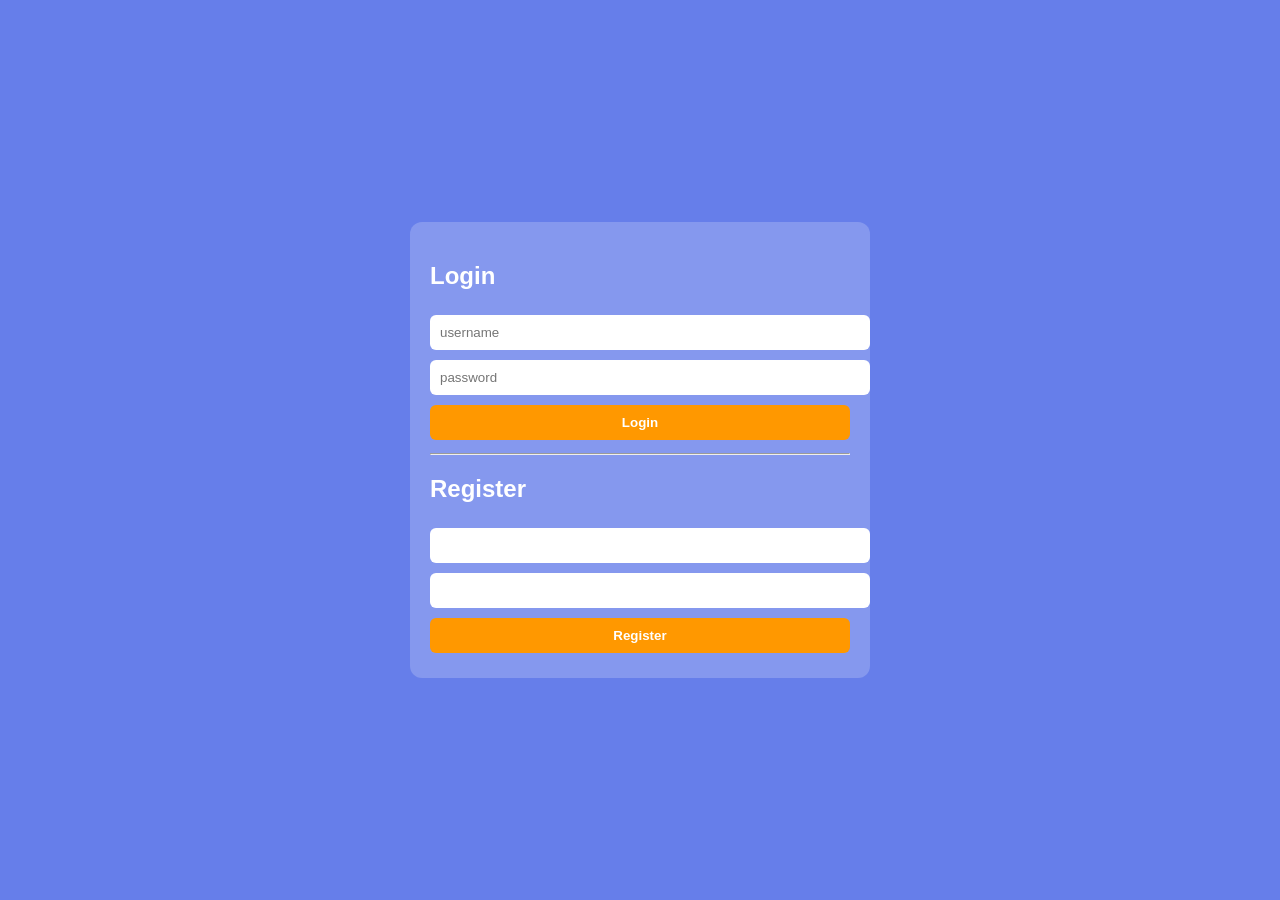
==== frontend/index.html @ 70e3396c "Update index.html" ====
<!DOCTYPE html>
<html>
<head>
<link rel="stylesheet" href="/frontend/style.css">
</head>
<body>
<div class="box">
<h2>Login</h2>

<input id="lu" placeholder="username">
<input id="lp" type="password" placeholder="password">

<button onclick="login()">Login</button>

<hr>

<h2>Register</h2>

<input id="ru">
<input id="rp" type="password">

<button onclick="register()">Register</button>

<script>

function register(){

const ru=document.getElementById("ru")
const rp=document.getElementById("rp")

const strong=/^(?=.*[a-z])(?=.*[A-Z])(?=.*\d)(?=.*[@$!%*?&]).{8,}$/

if(!strong.test(rp.value)){
alert("Weak password")
return
}

let f=new FormData()

f.append("username",ru.value)
f.append("password",rp.value)

fetch("/register",{method:"POST",body:f})
.then(r=>r.json())
.then(d=>alert(d.message||d.error))

}

function login(){

const lu=document.getElementById("lu")
const lp=document.getElementById("lp")

let f=new FormData()

f.append("username",lu.value)
f.append("password",lp.value)

fetch("/login",{method:"POST",body:f})
.then(r=>r.json())
.then(d=>{

if(d.error){
alert(d.error)
return
}

localStorage.setItem("user",lu.value)
localStorage.setItem("token",d.token)

window.location="/dashboard"

})

}

</script>
</body>
</html>
---- frontend/style.css ----
body{
margin:0;height:100vh;display:flex;
justify-content:center;align-items:center;
background:#667eea;font-family:Arial;color:white}
.box{
width:420px;padding:20px;
background:rgba(255,255,255,.2);
border-radius:12px}
input,select,button{
width:100%;padding:10px;margin:5px 0;
border-radius:6px;border:none}
button{background:#ff9800;color:white;font-weight:bold}
#list{
max-height:180px;overflow-y:auto}
#list div{
background:rgba(0,0,0,.25);
padding:8px;margin:5px 0;
display:flex;justify-content:space-between}
#chat{
max-height:180px;overflow:auto;
background:rgba(0,0,0,.3);
padding:8px;border-radius:6px}
#replyBox{
  background:rgba(0,0,0,.35);
  padding:6px;
  border-left:4px solid #ff9800;
  margin-bottom:6px;
  border-radius:6px;
  position:relative;
}
#replyBox small{
  color:#ffcc80;
  font-size:12px;
}
#replyText{
  font-size:14px;
  margin-top:2px;
}
#replyBox button{
  position:absolute;
  right:6px;
  top:6px;
  background:none;
  color:white;
  font-size:14px;
}
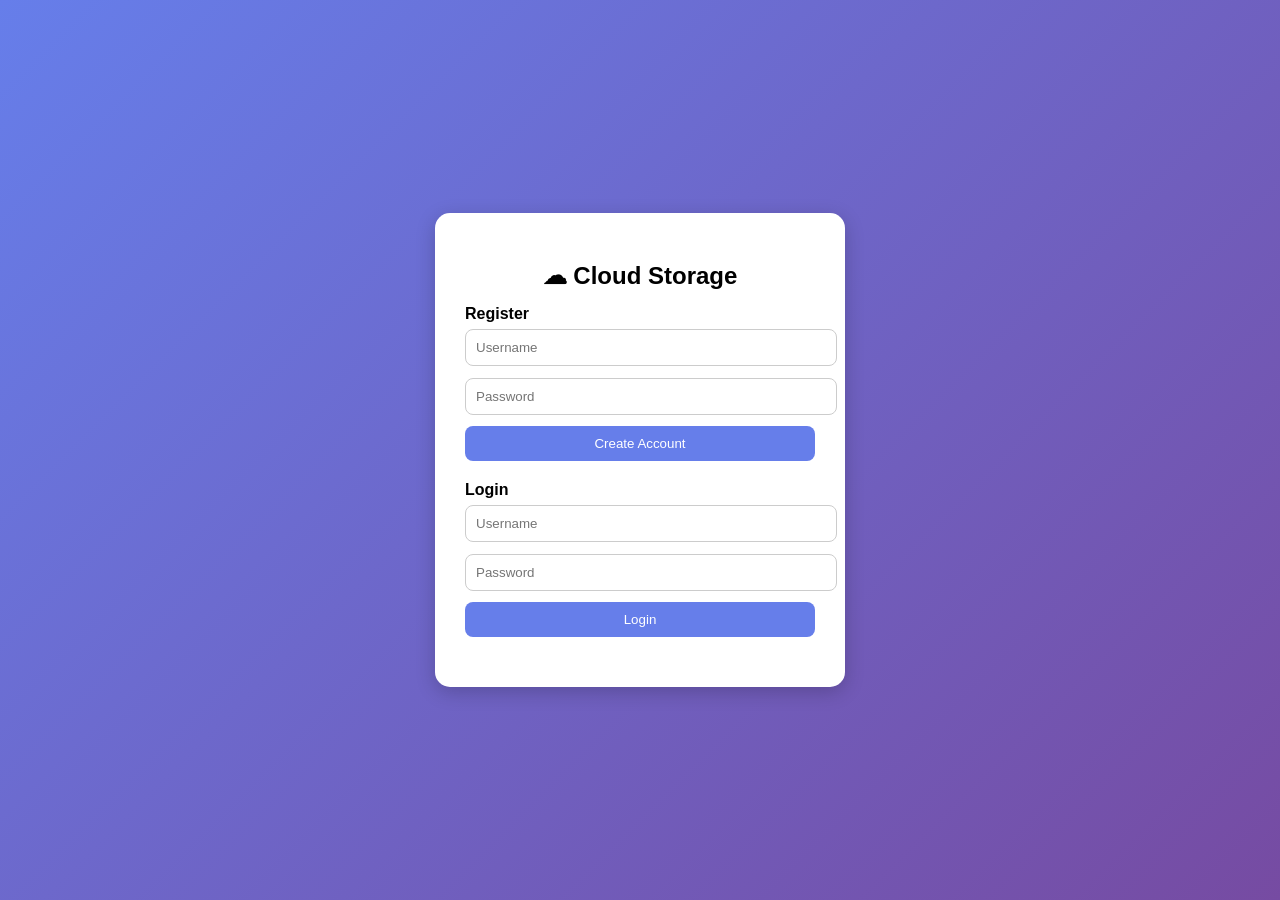
==== commit 416cdf39: "Update index.html" ====
--- a/frontend/index.html
+++ b/frontend/index.html
@@ -1,80 +1,150 @@
 <!DOCTYPE html>
 <html>
 <head>
-<link rel="stylesheet" href="/frontend/style.css">
+<title>Cloud Storage</title>
+
+<style>
+
+body{
+margin:0;
+font-family:Arial;
+background:linear-gradient(135deg,#667eea,#764ba2);
+height:100vh;
+display:flex;
+justify-content:center;
+align-items:center;
+}
+
+/* MAIN BOX */
+.container{
+background:white;
+padding:30px;
+border-radius:15px;
+width:350px;
+box-shadow:0 5px 20px rgba(0,0,0,0.2);
+}
+
+/* TITLE */
+h2{
+text-align:center;
+margin-bottom:15px;
+}
+
+/* SECTION */
+.section{
+margin-bottom:20px;
+}
+
+/* INPUT */
+input{
+width:100%;
+padding:10px;
+margin:6px 0;
+border-radius:8px;
+border:1px solid #ccc;
+outline:none;
+}
+
+/* BUTTON */
+button{
+width:100%;
+padding:10px;
+background:#667eea;
+color:white;
+border:none;
+border-radius:8px;
+cursor:pointer;
+margin-top:5px;
+}
+
+button:hover{
+background:#5a67d8;
+}
+
+/* LABEL */
+.label{
+font-weight:bold;
+margin-top:10px;
+}
+
+</style>
 </head>
+
 <body>
-<div class="box">
-<h2>Login</h2>
 
-<input id="lu" placeholder="username">
-<input id="lp" type="password" placeholder="password">
+<div class="container">
+
+<h2>☁ Cloud Storage</h2>
+
+<!-- REGISTER FIRST -->
+<div class="section">
+
+<div class="label">Register</div>
+
+<input id="ruser" placeholder="Username">
+<input id="rpass" type="password" placeholder="Password">
+
+<button onclick="register()">Create Account</button>
+
+</div>
+
+<!-- LOGIN SECOND -->
+<div class="section">
+
+<div class="label">Login</div>
+
+<input id="luser" placeholder="Username">
+<input id="lpass" type="password" placeholder="Password">
 
 <button onclick="login()">Login</button>
 
-<hr>
+</div>
 
-<h2>Register</h2>
-
-<input id="ru">
-<input id="rp" type="password">
-
-<button onclick="register()">Register</button>
+</div>
 
 <script>
 
-function register(){
+function login(){
 
-const ru=document.getElementById("ru")
-const rp=document.getElementById("rp")
-
-const strong=/^(?=.*[a-z])(?=.*[A-Z])(?=.*\d)(?=.*[@$!%*?&]).{8,}$/
-
-if(!strong.test(rp.value)){
-alert("Weak password")
-return
-}
+let u=document.getElementById("luser").value
+let p=document.getElementById("lpass").value
 
 let f=new FormData()
-
-f.append("username",ru.value)
-f.append("password",rp.value)
-
-fetch("/register",{method:"POST",body:f})
-.then(r=>r.json())
-.then(d=>alert(d.message||d.error))
-
-}
-
-function login(){
-
-const lu=document.getElementById("lu")
-const lp=document.getElementById("lp")
-
-let f=new FormData()
-
-f.append("username",lu.value)
-f.append("password",lp.value)
+f.append("username",u)
+f.append("password",p)
 
 fetch("/login",{method:"POST",body:f})
 .then(r=>r.json())
 .then(d=>{
+if(d.token){
+localStorage.setItem("user",u)
+localStorage.setItem("token",d.token)
+window.location="/dashboard"
+}else{
+alert(d.error)
+}
+})
 
-if(d.error){
-alert(d.error)
-return
 }
 
-localStorage.setItem("user",lu.value)
-localStorage.setItem("token",d.token)
+function register(){
 
-window.location="/dashboard"
+let u=document.getElementById("ruser").value
+let p=document.getElementById("rpass").value
 
+let f=new FormData()
+f.append("username",u)
+f.append("password",p)
+
+fetch("/register",{method:"POST",body:f})
+.then(r=>r.json())
+.then(d=>{
+alert(d.message || d.error)
 })
 
 }
 
 </script>
+
 </body>
 </html>
-
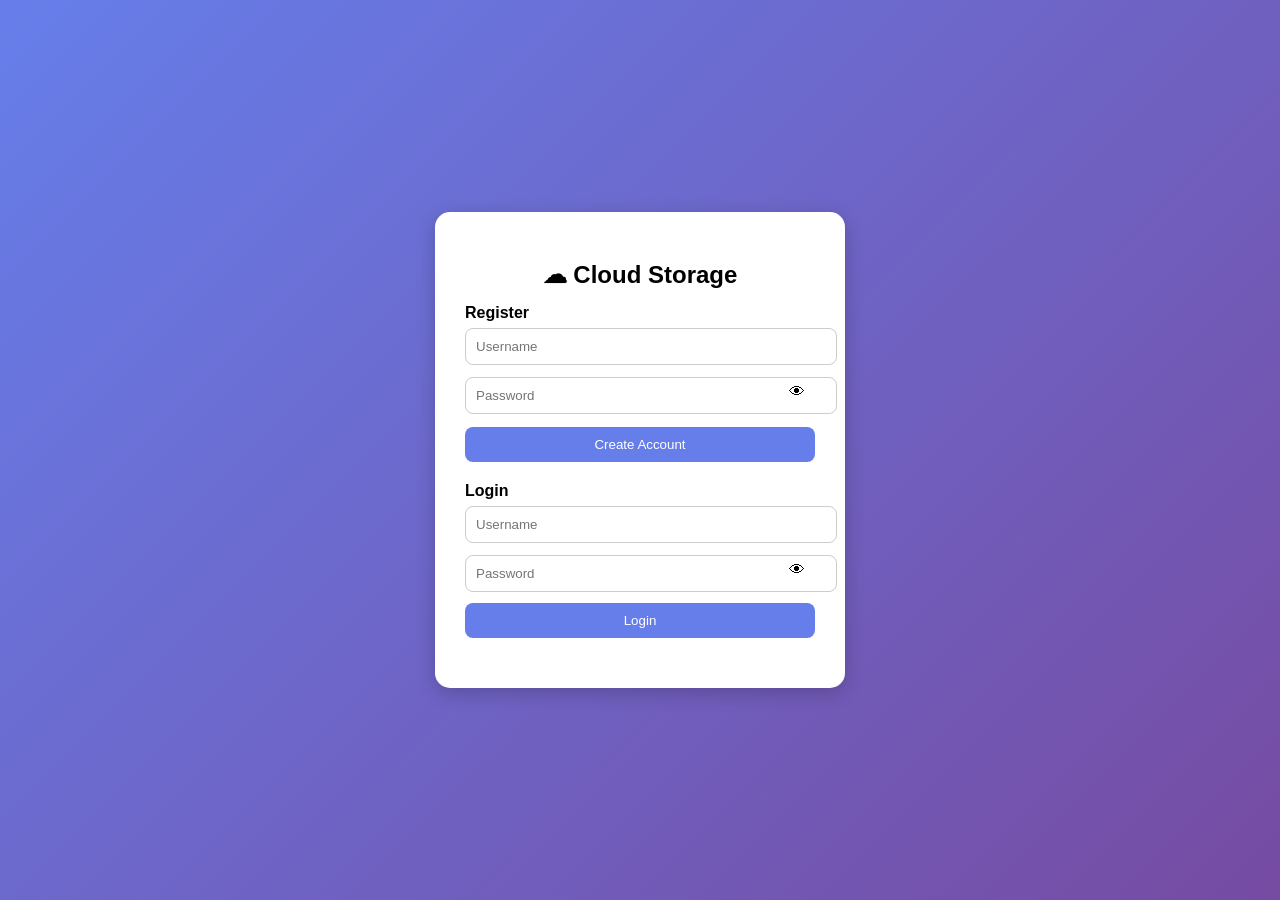
==== commit 8596a851: "Update index.html" ====
--- a/frontend/index.html
+++ b/frontend/index.html
@@ -15,7 +15,6 @@
 align-items:center;
 }
 
-/* MAIN BOX */
 .container{
 background:white;
 padding:30px;
@@ -24,18 +23,20 @@
 box-shadow:0 5px 20px rgba(0,0,0,0.2);
 }
 
-/* TITLE */
 h2{
 text-align:center;
 margin-bottom:15px;
 }
 
-/* SECTION */
 .section{
 margin-bottom:20px;
 }
 
-/* INPUT */
+.label{
+font-weight:bold;
+margin-top:10px;
+}
+
 input{
 width:100%;
 padding:10px;
@@ -61,11 +62,27 @@
 background:#5a67d8;
 }
 
-/* LABEL */
-.label{
-font-weight:bold;
-margin-top:10px;
-}
+/* PASSWORD ROW */
+.pass-box{
+position:relative;
+}
+
+.eye{
+position:absolute;
+right:10px;
+top:12px;
+cursor:pointer;
+}
+
+/* STRENGTH */
+.strength{
+font-size:12px;
+margin-top:2px;
+}
+
+.weak{color:red;}
+.medium{color:orange;}
+.strong{color:green;}
 
 </style>
 </head>
@@ -76,25 +93,35 @@
 
 <h2>☁ Cloud Storage</h2>
 
-<!-- REGISTER FIRST -->
+<!-- REGISTER -->
 <div class="section">
 
 <div class="label">Register</div>
 
 <input id="ruser" placeholder="Username">
-<input id="rpass" type="password" placeholder="Password">
+
+<div class="pass-box">
+<input id="rpass" type="password" placeholder="Password" onkeyup="checkStrength()">
+<span class="eye" onclick="togglePass('rpass')">👁</span>
+</div>
+
+<div id="strength" class="strength"></div>
 
 <button onclick="register()">Create Account</button>
 
 </div>
 
-<!-- LOGIN SECOND -->
+<!-- LOGIN -->
 <div class="section">
 
 <div class="label">Login</div>
 
 <input id="luser" placeholder="Username">
+
+<div class="pass-box">
 <input id="lpass" type="password" placeholder="Password">
+<span class="eye" onclick="togglePass('lpass')">👁</span>
+</div>
 
 <button onclick="login()">Login</button>
 
@@ -104,6 +131,7 @@
 
 <script>
 
+/* LOGIN */
 function login(){
 
 let u=document.getElementById("luser").value
@@ -124,9 +152,9 @@
 alert(d.error)
 }
 })
-
-}
-
+}
+
+/* REGISTER */
 function register(){
 
 let u=document.getElementById("ruser").value
@@ -141,7 +169,32 @@
 .then(d=>{
 alert(d.message || d.error)
 })
-
+}
+
+/* SHOW / HIDE PASSWORD */
+function togglePass(id){
+let input=document.getElementById(id)
+input.type = input.type==="password" ? "text" : "password"
+}
+
+/* PASSWORD STRENGTH */
+function checkStrength(){
+
+let p=document.getElementById("rpass").value
+let s=document.getElementById("strength")
+
+if(p.length<6){
+s.innerHTML="Weak password"
+s.className="strength weak"
+}
+else if(p.match(/[A-Z]/) && p.match(/\d/)){
+s.innerHTML="Strong password"
+s.className="strength strong"
+}
+else{
+s.innerHTML="Medium password"
+s.className="strength medium"
+}
 }
 
 </script>
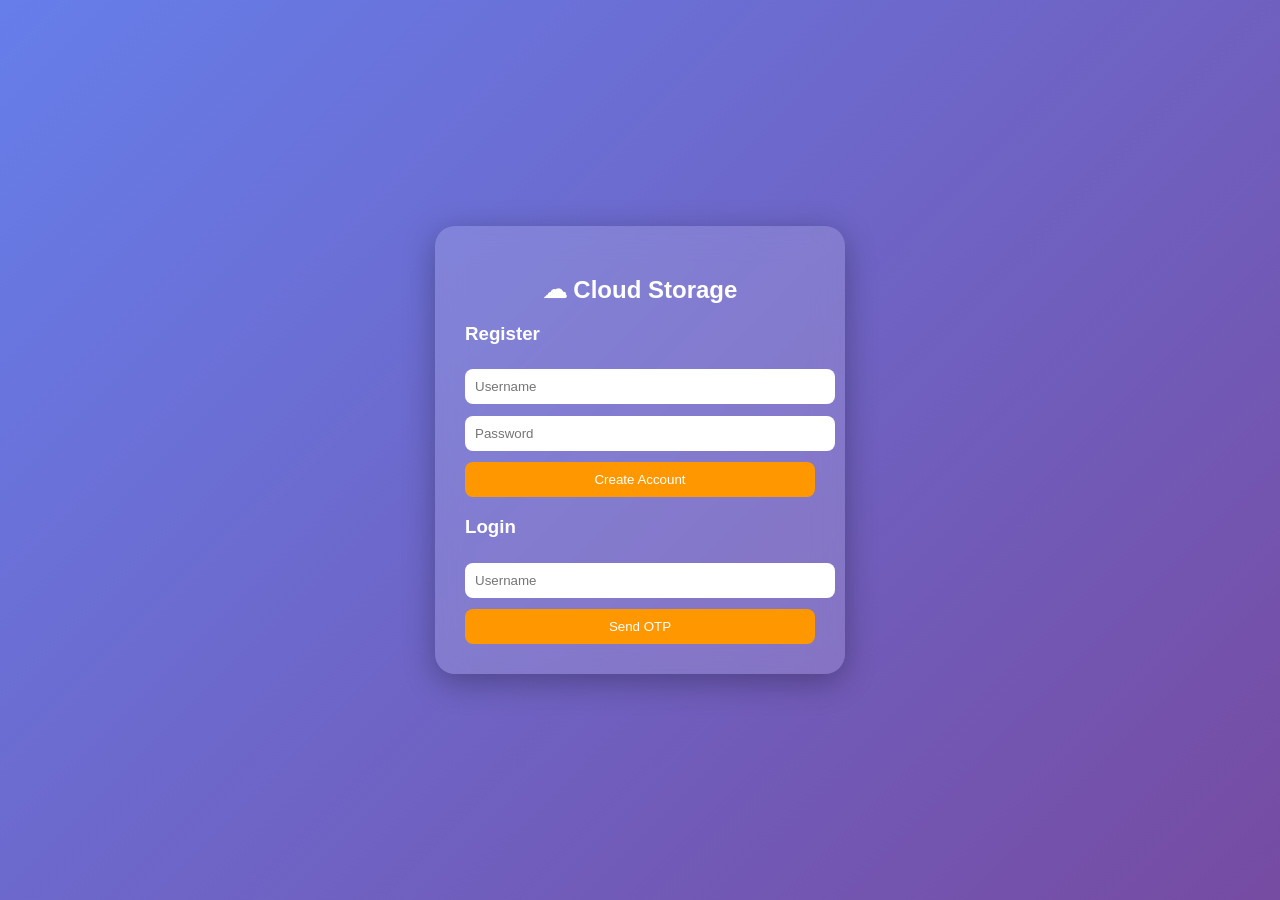
==== commit 4dbac0a9: "Update index.html" ====
--- a/frontend/index.html
+++ b/frontend/index.html
@@ -15,12 +15,15 @@
 align-items:center;
 }
 
+/* GLASS EFFECT */
 .container{
-background:white;
+background:rgba(255,255,255,0.15);
+backdrop-filter:blur(15px);
 padding:30px;
-border-radius:15px;
+border-radius:20px;
 width:350px;
-box-shadow:0 5px 20px rgba(0,0,0,0.2);
+box-shadow:0 8px 32px rgba(0,0,0,0.3);
+color:white;
 }
 
 h2{
@@ -28,21 +31,13 @@
 margin-bottom:15px;
 }
 
-.section{
-margin-bottom:20px;
-}
-
-.label{
-font-weight:bold;
-margin-top:10px;
-}
-
+/* INPUT */
 input{
 width:100%;
 padding:10px;
 margin:6px 0;
 border-radius:8px;
-border:1px solid #ccc;
+border:none;
 outline:none;
 }
 
@@ -50,7 +45,7 @@
 button{
 width:100%;
 padding:10px;
-background:#667eea;
+background:#ff9800;
 color:white;
 border:none;
 border-radius:8px;
@@ -58,31 +53,10 @@
 margin-top:5px;
 }
 
-button:hover{
-background:#5a67d8;
+/* OTP BOX */
+#otpBox{
+display:none;
 }
-
-/* PASSWORD ROW */
-.pass-box{
-position:relative;
-}
-
-.eye{
-position:absolute;
-right:10px;
-top:12px;
-cursor:pointer;
-}
-
-/* STRENGTH */
-.strength{
-font-size:12px;
-margin-top:2px;
-}
-
-.weak{color:red;}
-.medium{color:orange;}
-.strong{color:green;}
 
 </style>
 </head>
@@ -94,65 +68,27 @@
 <h2>☁ Cloud Storage</h2>
 
 <!-- REGISTER -->
-<div class="section">
-
-<div class="label">Register</div>
-
+<h3>Register</h3>
 <input id="ruser" placeholder="Username">
-
-<div class="pass-box">
-<input id="rpass" type="password" placeholder="Password" onkeyup="checkStrength()">
-<span class="eye" onclick="togglePass('rpass')">👁</span>
-</div>
-
-<div id="strength" class="strength"></div>
-
+<input id="rpass" type="password" placeholder="Password">
 <button onclick="register()">Create Account</button>
 
-</div>
+<!-- LOGIN -->
+<h3>Login</h3>
+<input id="luser" placeholder="Username">
+<button onclick="sendOTP()">Send OTP</button>
 
-<!-- LOGIN -->
-<div class="section">
-
-<div class="label">Login</div>
-
-<input id="luser" placeholder="Username">
-
-<div class="pass-box">
-<input id="lpass" type="password" placeholder="Password">
-<span class="eye" onclick="togglePass('lpass')">👁</span>
-</div>
-
-<button onclick="login()">Login</button>
-
+<!-- OTP -->
+<div id="otpBox">
+<input id="otp" placeholder="Enter OTP">
+<button onclick="verifyOTP()">Verify & Login</button>
 </div>
 
 </div>
 
 <script>
 
-/* LOGIN */
-function login(){
-
-let u=document.getElementById("luser").value
-let p=document.getElementById("lpass").value
-
-let f=new FormData()
-f.append("username",u)
-f.append("password",p)
-
-fetch("/login",{method:"POST",body:f})
-.then(r=>r.json())
-.then(d=>{
-if(d.token){
-localStorage.setItem("user",u)
-localStorage.setItem("token",d.token)
-window.location="/dashboard"
-}else{
-alert(d.error)
-}
-})
-}
+let generatedOTP = ""
 
 /* REGISTER */
 function register(){
@@ -166,35 +102,56 @@
 
 fetch("/register",{method:"POST",body:f})
 .then(r=>r.json())
-.then(d=>{
-alert(d.message || d.error)
-})
+.then(d=>alert(d.message || d.error))
 }
 
-/* SHOW / HIDE PASSWORD */
-function togglePass(id){
-let input=document.getElementById(id)
-input.type = input.type==="password" ? "text" : "password"
+/* SEND OTP */
+function sendOTP(){
+
+let u=document.getElementById("luser").value
+
+if(!u){
+alert("Enter username")
+return
 }
 
-/* PASSWORD STRENGTH */
-function checkStrength(){
+/* GENERATE OTP */
+generatedOTP = Math.floor(1000 + Math.random()*9000).toString()
 
-let p=document.getElementById("rpass").value
-let s=document.getElementById("strength")
+alert("Your OTP: " + generatedOTP)  // demo purpose
 
-if(p.length<6){
-s.innerHTML="Weak password"
-s.className="strength weak"
+document.getElementById("otpBox").style.display="block"
 }
-else if(p.match(/[A-Z]/) && p.match(/\d/)){
-s.innerHTML="Strong password"
-s.className="strength strong"
+
+/* VERIFY OTP */
+function verifyOTP(){
+
+let entered=document.getElementById("otp").value
+let user=document.getElementById("luser").value
+
+if(entered===generatedOTP){
+
+/* NORMAL LOGIN */
+let f=new FormData()
+f.append("username",user)
+f.append("password","dummy") // backend ignore password
+
+fetch("/login",{method:"POST",body:f})
+.then(r=>r.json())
+.then(d=>{
+if(d.token){
+localStorage.setItem("user",user)
+localStorage.setItem("token",d.token)
+window.location="/dashboard"
+}else{
+alert("Login failed")
 }
-else{
-s.innerHTML="Medium password"
-s.className="strength medium"
+})
+
+}else{
+alert("Wrong OTP ❌")
 }
+
 }
 
 </script>
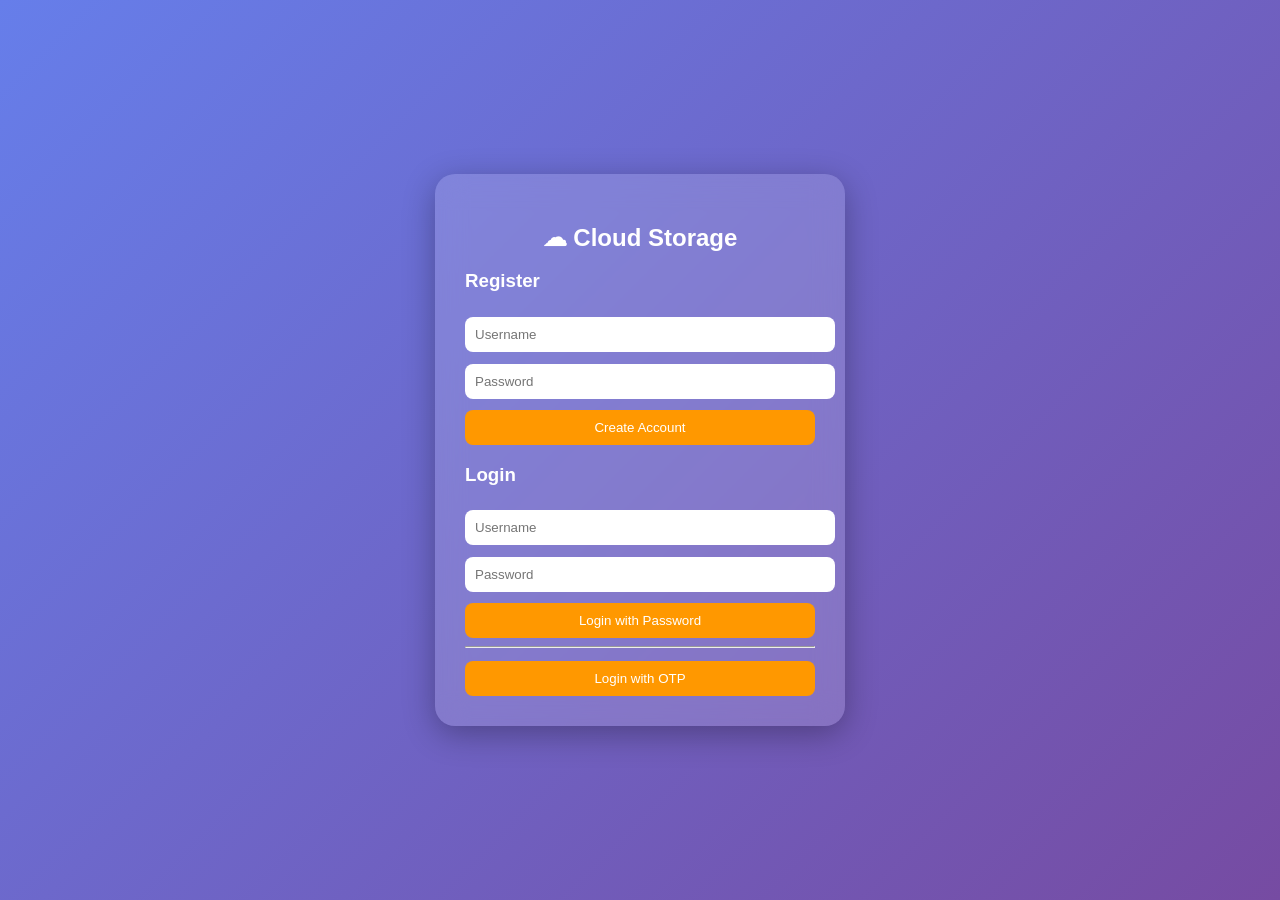
==== commit ef1e3eb5: "Update index.html" ====
--- a/frontend/index.html
+++ b/frontend/index.html
@@ -73,17 +73,22 @@
 <input id="rpass" type="password" placeholder="Password">
 <button onclick="register()">Create Account</button>
 
-<!-- LOGIN -->
 <h3>Login</h3>
+
 <input id="luser" placeholder="Username">
-<button onclick="sendOTP()">Send OTP</button>
 
-<!-- OTP -->
-<div id="otpBox">
+<!-- PASSWORD LOGIN -->
+<input id="lpass" type="password" placeholder="Password">
+<button onclick="login()">Login with Password</button>
+
+<hr>
+
+<!-- OTP LOGIN -->
+<button onclick="sendOTP()">Login with OTP</button>
+
+<div id="otpBox" style="display:none;">
 <input id="otp" placeholder="Enter OTP">
 <button onclick="verifyOTP()">Verify & Login</button>
-</div>
-
 </div>
 
 <script>
